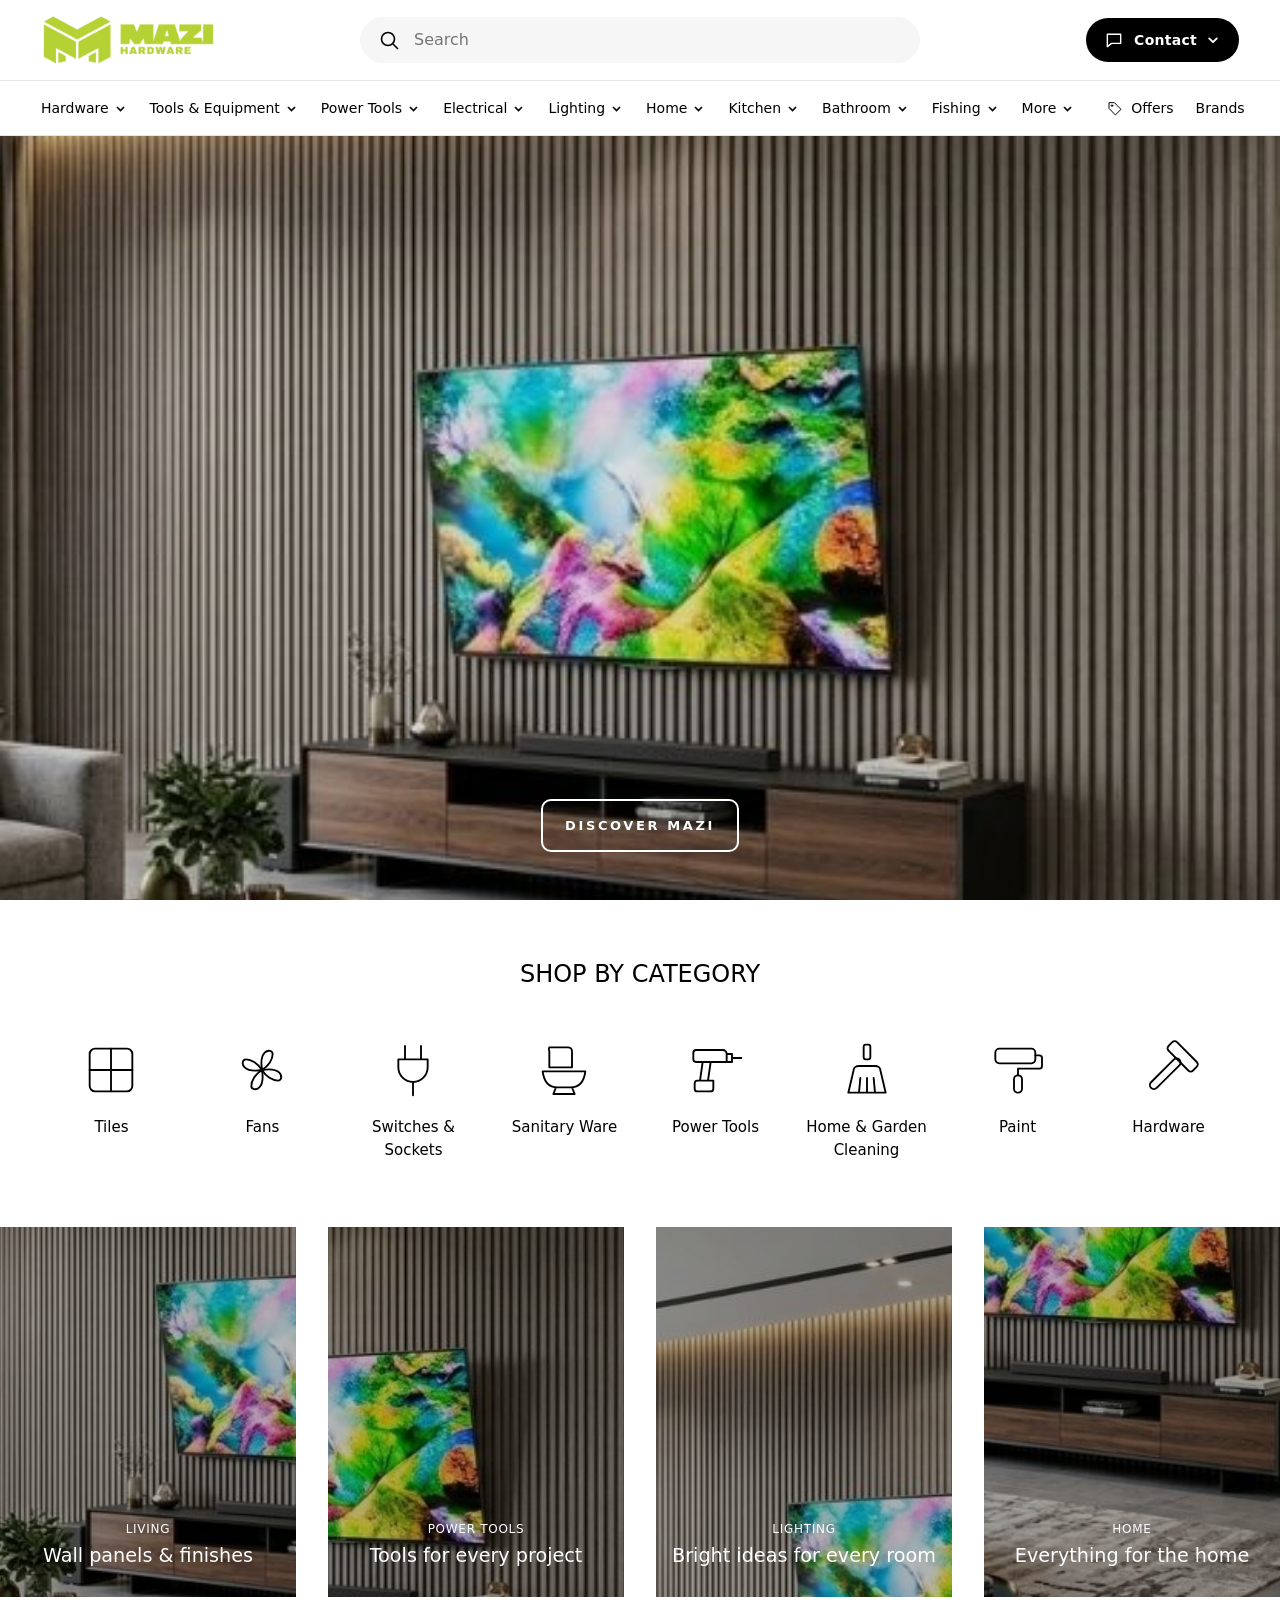
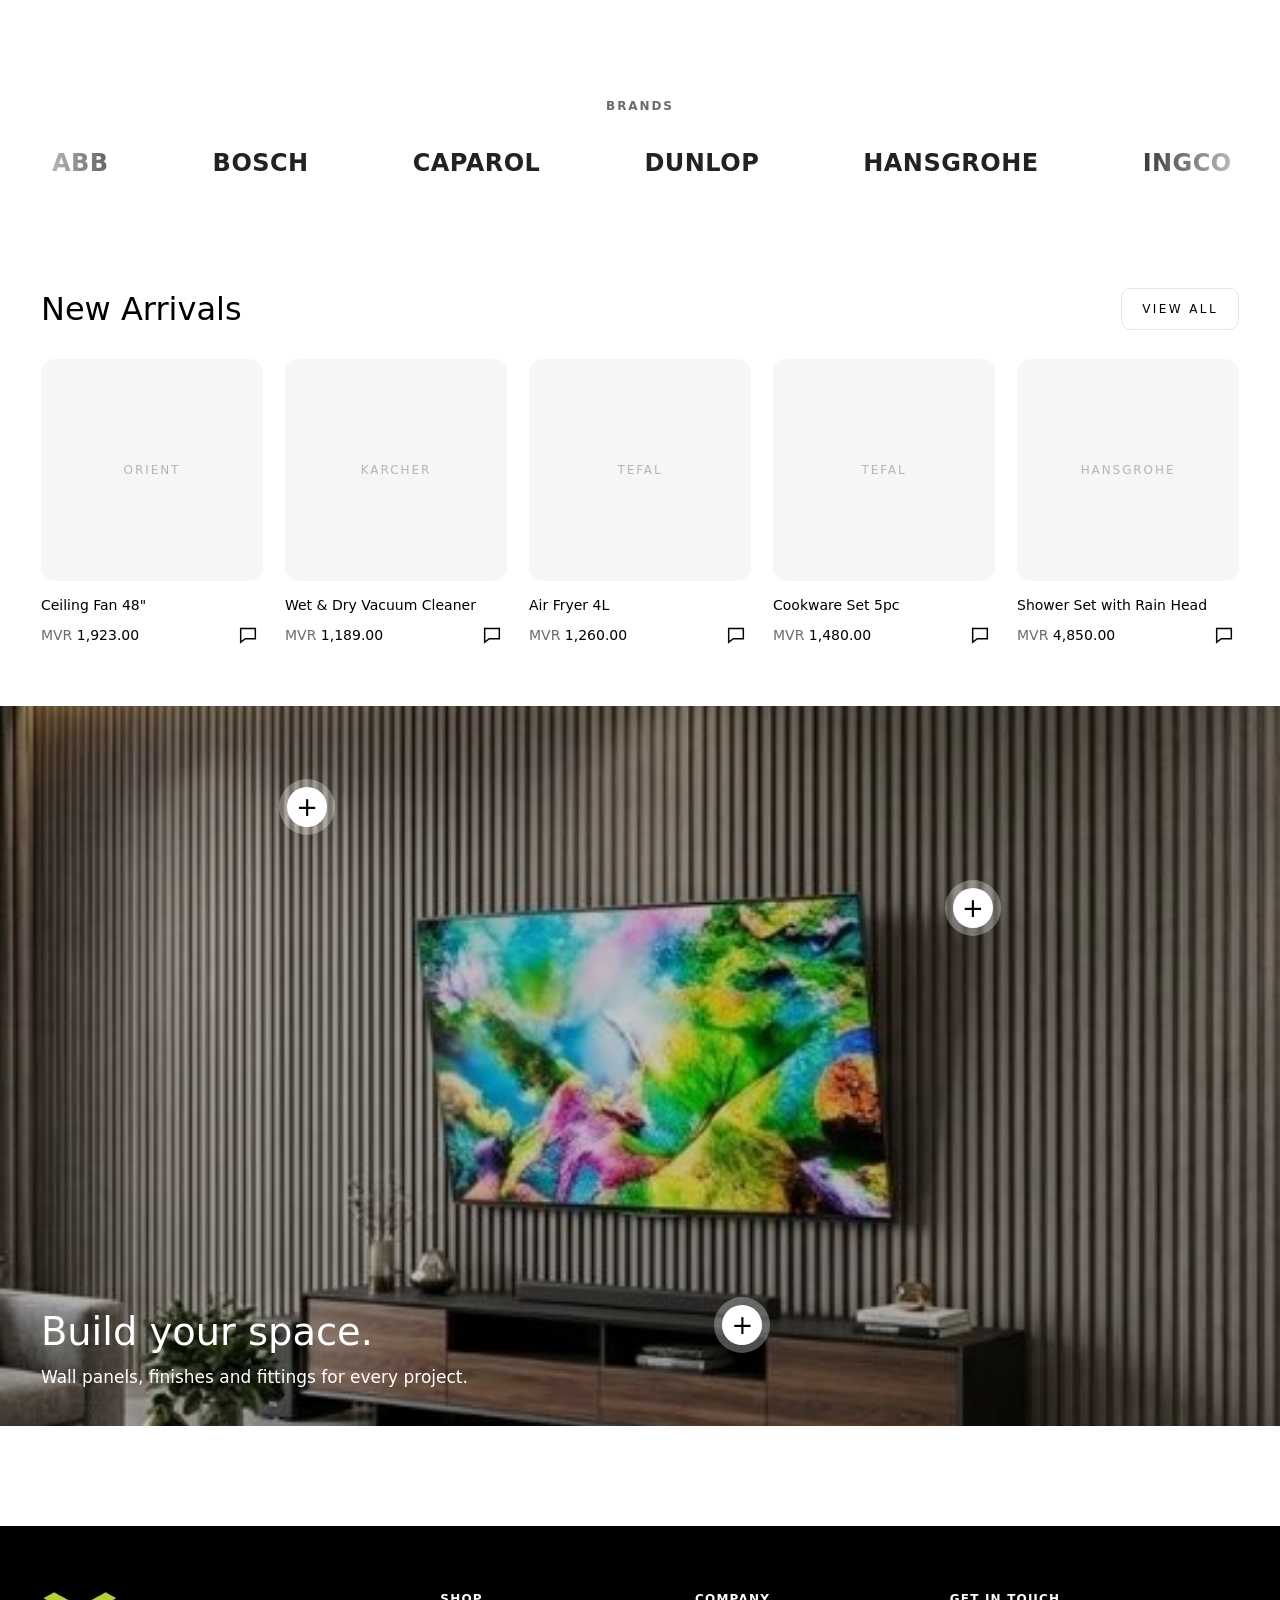
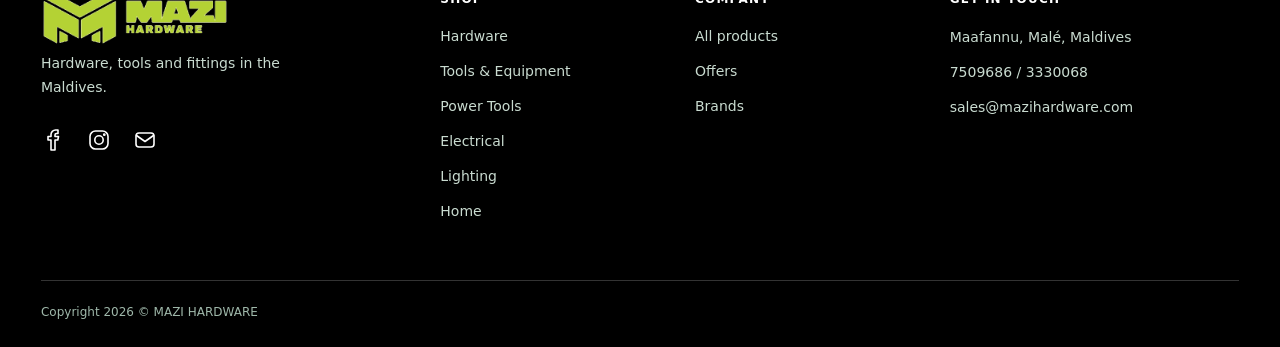
==== index.html @ 1eaff086 "Add files via upload" ====
<!DOCTYPE html>
<html lang="en"><head><meta charset="utf-8"><meta name="viewport" content="width=device-width, initial-scale=1">
<title>Mazi Hardware – Product Catalog</title>
<meta name="description" content="Browse tools, tiles, paint, electrical, lighting and bathroom fittings from Mazi Hardware, Maldives.">
<link rel="stylesheet" href="style.css"></head><body>
<header id="hd"><div class="wrap top">
  <button class="burger" id="bg" aria-label="Menu"><svg width="26" height="26" fill="none" stroke="currentColor" stroke-width="1.6"><path d="M3 6h20M3 13h20M3 20h20"/></svg></button>
  <a href="index.html" class="logo"><img src="img/logo.png" alt="Mazi Hardware"></a>
  <form class="sb" id="sf"><button aria-label="Search"><svg width="22" height="22" fill="none" stroke="#000" stroke-width="1.6"><circle cx="10" cy="10" r="6.5"/><path d="m15 15 5 5"/></svg></button><input id="q" placeholder="Search" autocomplete="off"></form>
  <div class="contact" id="ct"><button class="cbtn2" id="ctb" type="button" aria-haspopup="true" aria-expanded="false"><svg viewBox="0 0 24 24"><path d="M4 5h16v11H9l-5 4z"/></svg><span>Contact</span><svg class="chv" viewBox="0 0 11 11" fill="none" stroke="currentColor" stroke-width="1.6"><path d="m2 4 3.5 3.5L9 4"/></svg></button><div class="cmenu" id="cm"><a id="hwa" target="_blank" rel="noreferrer"><i class="ci wa"><svg viewBox="0 0 24 24"><path d="M12 3a9 9 0 0 0-7.7 13.6L3 21l4.5-1.2A9 9 0 1 0 12 3z"/><path d="M9 8.5c0 3.5 3 6.5 6.5 6.5l1-1.6-2-1-1 .8c-1-.4-2-1.4-2.4-2.4l.8-1-1-2z"/></svg></i><span><b>WhatsApp</b><small>Chat with us</small></span></a><a id="hvb"><i class="ci vb"><svg viewBox="0 0 24 24"><path d="M6 4h12a3 3 0 0 1 3 3v8a3 3 0 0 1-3 3h-5l-4 3.5V18H6a3 3 0 0 1-3-3V7a3 3 0 0 1 3-3z"/><path d="M9.5 8c0 3 2.5 5.5 5.5 5.5l.8-1.4-1.8-.9-.8.7c-.9-.4-1.7-1.2-2-2.1l.7-.8-.9-1.8zM14 6.8a3.2 3.2 0 0 1 3 3"/></svg></i><span><b>Viber</b><small>Chat with us</small></span></a></div></div></div>
  <nav class="main"><div class="wrap"><ul id="navlist"></ul><div class="r"><a href="index.html#new"><svg viewBox="0 0 24 24"><path d="M3 12V4h8l10 10-8 8z"/><circle cx="7.5" cy="8.5" r="1.2"/></svg>Offers</a><a href="index.html#brands">Brands</a></div></div></nav></header>
<div class="blur" id="blur"></div><div class="ov" id="ov"></div>
<aside class="dr" id="dr"><div class="dh">Menu<button id="dx" aria-label="Close">×</button></div><div class="db" id="dm"></div></aside>
<section class="vbanner first" id="video">
  <video autoplay muted loop playsinline preload="metadata" poster="img/hero.jpg"><source src="img/video.mp4" type="video/mp4"></video>
  <div class="vcta"><button class="vbtn" data-go="All">DISCOVER MAZI</button></div>
</section>
<main class="wrap"><section class="sec"><h2 class="ct">Shop by category</h2><div class="icons" id="icons"></div></section></main>
<div class="tiles" id="tiles"></div>
<main class="wrap"><div class="brands" id="brands"></div>
<section class="sec" id="new"><div class="sh"><h2>New Arrivals</h2><button class="btn" data-go="All">View all</button></div><div class="row" id="r1"></div></section></main>
<section class="hero low" id="top"><div id="hs"></div><div class="cp"><div class="wrap"><h1>Build your space.</h1><p>Wall panels, finishes and fittings for every project.</p></div></div></section>
<footer id="contact"><div class="wrap"><div class="fg"><div><img src="img/logo.png" alt="Mazi Hardware"><p style="margin-top:14px">Hardware, tools and fittings in the Maldives.</p></div>
<div><h4>Contact</h4><p>Message us on WhatsApp or Viber to order.</p><a class="l" id="wa" target="_blank" rel="noreferrer">WhatsApp</a><a class="l" id="vb">Viber</a></div>
<div><h4>Browse</h4><div id="fb"></div></div></div><div class="cpr">© 2026 Mazi Hardware. All rights reserved.</div></div></footer>
<script src="script.js"></script></body></html>
---- style.css ----
:root{--ink:#000;--mut:#6b6b6b;--line:#e6e6e6;--soft:#f6f6f6;box-sizing:border-box}
*{box-sizing:border-box}html{scroll-behavior:smooth;scroll-padding-top:120px}
body{margin:0;font:14px/1.5 "Manrope",system-ui,-apple-system,"Segoe UI",Roboto,Arial,sans-serif;color:var(--ink);background:#fff}
a{color:inherit;text-decoration:none}button{font:inherit;cursor:pointer;color:inherit}
.wrap{max-width:1440px;margin:0 auto;padding:0 20px}
header{position:sticky;top:0;z-index:50;background:#fff}
.top{display:flex;align-items:center;gap:20px;height:72px}
.logo img{height:50px;display:block}
.sb{flex:0 1 560px;margin:0 auto;display:flex;align-items:center;background:var(--soft);border-radius:30px;height:46px;padding:0 18px;gap:12px}
.sb input{flex:1;min-width:0;border:0;background:none;font:inherit;font-size:16px;outline:0}
.sb button{background:none;border:0;padding:0;display:flex}
.top .sp{width:140px}
.burger{display:none;background:none;border:0;padding:6px}
nav.main{border-top:1px solid var(--line);border-bottom:1px solid var(--line);background:#fff}
nav.main .wrap{display:flex;justify-content:space-between}
nav.main ul{list-style:none;margin:0;padding:0;display:flex}
nav.main li>a,nav.main .r a{display:flex;align-items:center;gap:6px;height:46px;padding-right:22px;font-size:14px}
nav.main li:hover>a{text-decoration:underline}
nav.main .r{display:flex}nav.main .r a{padding:0 0 0 22px}
.hero:before{content:"";position:absolute;inset:0;background:rgba(0,0,0,.22)}
.hero .cp{position:absolute;left:0;right:0;bottom:36px}
.hero h1{margin:0;font-size:clamp(28px,3vw,40px);font-weight:400}.hero p{margin:4px 0 0;font-size:17px}
.hs{position:absolute;transform:translate(-50%,-50%)}
.hs>button{width:40px;height:40px;border-radius:50%;border:0;background:#fff;font-size:26px;line-height:1;display:grid;place-items:center;box-shadow:0 0 0 8px rgba(255,255,255,.3)}
.hs .tip{position:absolute;left:50%;top:54px;transform:translateX(-50%);background:#fff;color:#000;width:210px;padding:12px 14px;display:none;z-index:3}
.hs.on .tip{display:block}.tip b{display:block;font-weight:600}.tip span{color:var(--mut);display:block;margin:2px 0 8px}
.tip a{display:inline-block;border:1px solid #000;padding:5px 12px;font-size:12px;letter-spacing:.08em}.tip a:hover{background:#000;color:#fff}
.sec{padding:56px 0 0}
.ct{text-align:center;font-size:24px;font-weight:400;text-transform:uppercase;margin:0 0 36px}
.icons{display:grid;grid-template-columns:repeat(8,1fr);gap:10px}
.ico{background:none;border:0;display:flex;flex-direction:column;align-items:center;gap:14px;padding:10px 4px;font-size:15px;text-align:center}.ico:hover span{text-decoration:underline}
.ico svg{width:64px;height:64px;fill:none;stroke:#000;stroke-width:1.5;stroke-linecap:round;stroke-linejoin:round}
.tiles{display:grid;grid-template-columns:repeat(4,1fr);gap:32px;margin:56px 0 0;padding:0;width:100%}
.tile:before{content:"";position:absolute;inset:0;background:rgba(0,0,0,.28)}.tile *{position:relative}
.tile small{font-size:12px;letter-spacing:.06em;text-transform:uppercase}.tile span{font-size:clamp(17px,1.5vw,24px);margin-top:4px}
.brands{display:flex;justify-content:space-between;align-items:center;gap:36px;overflow:auto;padding:46px 0 10px;scrollbar-width:none}
.brands button{flex:0 0 auto;background:none;border:0;font-size:22px;letter-spacing:.02em;text-transform:uppercase;font-weight:800}.brands button:hover{text-decoration:underline}
.sh{display:flex;justify-content:space-between;align-items:center;margin-bottom:26px}
.sh h2{margin:0;font-size:32px;font-weight:400}
.btn{display:inline-block;background:#fff;color:#000;border:1px solid var(--line);padding:11px 20px;font-size:12px;letter-spacing:.2em;text-transform:uppercase}.btn:hover{background:#000;color:#fff;border-color:#000}
.row{display:grid;grid-template-columns:repeat(5,1fr);gap:22px}
.pc{display:flex;flex-direction:column}
.pi{aspect-ratio:1;background:var(--soft);display:grid;place-items:center;color:#b5b5b5;font-size:12px;letter-spacing:.16em;text-transform:uppercase}
.pc h3{font-size:14px;font-weight:400;margin:14px 0 4px;flex:1}
.pf{display:flex;justify-content:space-between;align-items:center}
.pf .p{color:var(--mut)}.pf .p b{color:#000;font-weight:500}
.pf a{display:flex;padding:4px}.pf svg{width:22px;height:22px;fill:none;stroke:#000;stroke-width:1.6}
.chips{display:flex;gap:8px;flex-wrap:wrap;margin-bottom:24px}
.chip{border:1px solid #000;background:#fff;padding:7px 16px;font-size:13px}.chip.on,.chip:hover{background:#000;color:#fff}
.grid{display:grid;grid-template-columns:repeat(5,1fr);gap:30px 22px}
.empty{padding:30px 0;color:var(--mut)}
footer{margin-top:80px;background:#000;color:#cfcfcf;padding:48px 0 22px}
.fg{display:grid;grid-template-columns:1.4fr 1fr 1fr;gap:30px}
footer h4{color:#fff;margin:0 0 10px;font-weight:600;text-transform:uppercase;font-size:12px;letter-spacing:.12em}footer p{margin:0 0 6px}footer img{height:46px;background:none;padding:0}
footer button,footer a.l{display:block;background:none;border:0;color:#cfcfcf;padding:3px 0;text-align:left}footer button:hover,footer a.l:hover{color:#fff;text-decoration:underline}
.cpr{border-top:1px solid #333;margin-top:28px;padding-top:16px;font-size:12px}
.ov{position:fixed;inset:0;background:#0007;opacity:0;pointer-events:none;z-index:90}.ov.on{opacity:1;pointer-events:auto}
.dr{position:fixed;top:0;bottom:0;left:0;width:min(340px,88vw);background:#fff;z-index:100;transform:translateX(-105%);transition:transform .2s;display:flex;flex-direction:column}.dr.on{transform:none}
.dh{display:flex;justify-content:space-between;padding:16px 20px;border-bottom:1px solid var(--line);font-weight:600}.dh button{background:none;border:0;font-size:24px;line-height:1}
.db{overflow:auto;padding:6px 20px}.db button{display:block;width:100%;text-align:left;background:none;border:0;border-bottom:1px solid var(--line);padding:14px 0}
@media(max-width:1100px){.row,.grid{grid-template-columns:repeat(3,1fr)}.icons{grid-template-columns:repeat(4,1fr)}.tiles{grid-template-columns:repeat(2,1fr);gap:16px;margin:40px 0 0}.cols{grid-template-columns:repeat(2,1fr)}}
@media(max-width:820px){nav.main{display:none}.burger{display:block}.top{height:60px;flex-wrap:wrap;gap:10px}.logo img{height:38px}.top .sp{display:none}.sb{order:3;flex:1 0 100%;margin:0 0 10px;height:42px}.top{height:auto;padding-top:8px}.fg{grid-template-columns:1fr}.hero{height:70vh}.sh h2{font-size:24px}}
@media(max-width:520px){.row,.grid{grid-template-columns:repeat(2,1fr);gap:22px 12px}.icons{grid-template-columns:repeat(2,1fr)}.ico svg{width:52px;height:52px}.tiles{grid-template-columns:1fr 1fr}.tile span{font-size:15px}}
:root{--hero:url(img/hero.jpg)}
.hero{position:relative;height:calc(100vh - 119px);height:calc(100svh - 119px);min-height:520px;background:#444 var(--hero) center 50%/cover;color:#fff}
@media(max-width:820px){.hero{height:calc(100svh - 150px)}}
.tile{position:relative;aspect-ratio:.8;background:#333 var(--hero);background-size:260%;color:#fff;border:0;display:flex;flex-direction:column;justify-content:flex-end;align-items:center;padding:0 12px 26px;text-align:center}
header{box-shadow:none}
nav.main ul{margin-left:-12px}
nav.main li>a{padding:0 12px;transition:background .2s}
nav.main li>a svg{transition:transform .25s}
nav.main li.on>a{background:#f6f6f6;text-decoration:none}
nav.main li.on>a svg{transform:rotate(180deg)}
.mega{position:absolute;left:0;right:0;top:100%;background:#f6f6f6;padding:36px 0 22px;opacity:0;visibility:hidden;transform:translateY(-8px);transition:opacity .25s ease,transform .25s ease,visibility .25s;box-shadow:0 22px 30px -22px rgba(0,0,0,.35)}
nav.main li.on>.mega{opacity:1;visibility:visible;transform:none}
.mega .cols{display:grid;grid-template-columns:repeat(6,1fr);gap:0 28px;align-items:start}
.mega .g{margin-bottom:30px}
.mega h4{margin:0 0 14px;font-size:12px;font-weight:700;letter-spacing:.08em;text-transform:uppercase}
.mega .cols a{display:block;padding:4px 0;font-size:13px;color:#222;cursor:pointer;height:auto}.mega .cols a:hover{text-decoration:underline}
.blur{position:fixed;inset:0;z-index:40;background:rgba(255,255,255,.35);-webkit-backdrop-filter:blur(10px);backdrop-filter:blur(10px);opacity:0;visibility:hidden;transition:opacity .28s ease,visibility .28s}
body.mo .blur{opacity:1;visibility:visible}
.ico,.tile,.chip,.brands button{font-family:inherit}
.hs>button{color:#000}
.logo img{height:46px;width:auto}
nav.main li>a{white-space:nowrap}
.mega .cards{grid-column:5/7;grid-row:1;display:grid;grid-template-columns:1fr 1fr;gap:28px}
.mega .cols a.mc{display:flex;align-items:flex-end;aspect-ratio:.68;padding:0;border-radius:12px;background:#444 var(--hero);background-size:420%;position:relative;overflow:hidden;color:#fff;font-size:15px;font-weight:700}
.mega .cols a.mc:before{content:"";position:absolute;inset:0;background:rgba(0,0,0,.3)}
.mega .cols a.mc span{position:relative;padding:14px 14px}.mega .cols a.mc:hover{text-decoration:none}
/* Rounded corners (same curve as the file cards / Download button) */
:root{--r-box:14px;--r-btn:10px}
.pi,.tip,.mega .cols a.mc{border-radius:var(--r-box)}
.tile{border-radius:0;overflow:hidden}
.btn,.chip,.tip a{border-radius:var(--r-btn)}
.hs>button{border-radius:50%}
.mega{border-radius:0 0 var(--r-box) var(--r-box)}
.dr{border-radius:0 var(--r-box) var(--r-box) 0}
.footer img,footer img{border-radius:0}
/* Two-row header: logo | search | contact icons, then the menu row */
.top .sb{flex:0 1 560px;margin:0 auto}
.logo{flex:1 1 0}
.contact{flex:1 1 0;display:flex;justify-content:flex-end;align-items:center;gap:26px}
.cbtn{display:grid;place-items:center;padding:4px;color:#000;transition:opacity .2s,transform .2s}
.cbtn svg{width:26px;height:26px;fill:none;stroke:currentColor;stroke-width:1.5;stroke-linecap:round;stroke-linejoin:round}
.cbtn:hover{opacity:.6;transform:translateY(-1px)}
/* Contact button -> dropdown with WhatsApp / Viber */
.contact{position:relative}
.cbtn2{display:inline-flex;align-items:center;gap:10px;height:44px;padding:0 20px 0 18px;border:0;border-radius:30px;background:#000;color:#fff;font-size:14px;font-weight:600;letter-spacing:.02em;transition:background .2s}
.cbtn2:hover,.contact.open .cbtn2{background:#2a2a2a}
.cbtn2 svg{width:20px;height:20px;fill:none;stroke:currentColor;stroke-width:1.7;stroke-linecap:round;stroke-linejoin:round}
.cbtn2 .chv{width:12px;height:12px;transition:transform .25s}
.contact.open .cbtn2 .chv{transform:rotate(180deg)}
.cmenu{position:absolute;right:0;top:calc(100% + 12px);width:270px;background:#fff;border-radius:var(--r-box);padding:8px;z-index:70;box-shadow:0 0 0 1px var(--line),0 22px 44px -14px rgba(0,0,0,.28);opacity:0;visibility:hidden;transform:translateY(-6px);transition:opacity .2s ease,transform .2s ease,visibility .2s}
.contact.open .cmenu,.contact:hover .cmenu,.contact:has(.cbtn2:focus-visible) .cmenu{opacity:1;visibility:visible;transform:none}
/* only the button + menu react to the cursor (not the empty space around them) */
.contact{pointer-events:none}.cbtn2,.cmenu{pointer-events:auto}
.cmenu:before{content:"";position:absolute;left:0;right:0;top:-14px;height:14px}
.contact:hover .cbtn2{background:#2a2a2a}.contact:hover .cbtn2 .chv{transform:rotate(180deg)}
.cmenu a{display:flex;align-items:center;gap:14px;padding:11px 12px;border-radius:10px;transition:background .15s}
.cmenu a:hover{background:var(--soft)}
.cmenu b{display:block;font-size:14px;font-weight:600;line-height:1.3}
.cmenu small{display:block;font-size:12px;color:var(--mut);line-height:1.3}
.ci{flex:none;width:42px;height:42px;border-radius:50%;display:grid;place-items:center}
.ci.wa{background:#25d366}.ci.vb{background:#7360f2}
.ci svg{width:22px;height:22px;fill:none;stroke:#fff;stroke-width:1.6;stroke-linecap:round;stroke-linejoin:round}
@media(max-width:520px){.cbtn2 span{display:none}.cbtn2{padding:0 14px;gap:6px}.cmenu{width:250px}}
/* brand-colour accent line on top of the header (like Sonee's red line) */
.hero{height:calc(100vh - 136px);height:calc(100svh - 136px)}
/* taller header (desktop) */
@media(min-width:821px){
  .top{height:80px}
  .logo img{height:52px}
  nav.main li>a,nav.main .r a{height:54px}
}
/* menu row: bigger links, Offers + Brands on the right */
nav.main li>a,nav.main .r a{font-size:15px}
nav.main .r a{gap:8px}
nav.main .r svg{width:16px;height:16px;fill:none;stroke:currentColor;stroke-width:1.5;stroke-linecap:round;stroke-linejoin:round}
nav.main .r a:hover{text-decoration:underline}
@media(max-width:1280px){nav.main li>a,nav.main .r a{font-size:14px}}
@media(max-width:1180px){nav.main .r{display:none}}
@media(max-width:820px){.logo{flex:1}.contact{flex:0 0 auto;gap:14px}.cbtn svg{width:24px;height:24px}.hero{height:calc(100svh - 156px)}}
/* Compact mega menu: only the content area is "hoverable", so it closes as soon as the cursor leaves it */
.mega{padding:0;pointer-events:none}
.mega:before{content:"";position:absolute;left:0;right:0;top:0;height:16px;pointer-events:auto}
.mega .wrap{pointer-events:none}
.mega .cols{display:flex;flex-wrap:wrap;align-items:flex-start;gap:0 56px;width:fit-content;max-width:100%;padding:28px 0 8px;pointer-events:auto}
.mega .g{margin-bottom:20px}
.mega .cards{display:grid;grid-template-columns:repeat(2,150px);grid-column:auto;grid-row:auto;gap:20px}
.ls.two{columns:2;column-gap:40px}
.mega .cols a{break-inside:avoid;white-space:nowrap}
/* Category / catalog page */
.page{padding-top:32px;min-height:60vh}
.crumb{color:var(--mut);font-size:13px;margin-bottom:12px}.crumb a:hover{text-decoration:underline}
.sh h1{margin:0;font-size:32px;font-weight:400}
@media(max-width:820px){.sh h1{font-size:24px}}
/* Full-width video banner (below New Arrivals) */
.vbanner{position:relative;margin-top:56px;height:min(80vh,780px);min-height:360px;background:#444;overflow:hidden;color:#fff}
.vbanner video{position:absolute;inset:0;width:100%;height:100%;object-fit:cover;display:block}
.vbanner:before{content:"";position:absolute;inset:0;background:rgba(0,0,0,.12);z-index:1;pointer-events:none}
.vcta{position:absolute;left:0;right:0;bottom:48px;display:flex;justify-content:center;z-index:2}
.vbtn{background:transparent;color:#fff;border:2px solid #fff;border-radius:var(--r-btn);padding:15px 22px;font-size:13px;font-weight:700;letter-spacing:.2em;text-transform:uppercase;transition:background .2s,color .2s}
.vbtn:hover{background:#fff;color:#000}
@media(max-width:820px){.vbanner{height:56vh;margin-top:40px}.vcta{bottom:28px}}
/* Wider layout: much smaller side margins (header, menu, hero text, sections) */
.wrap{max-width:2200px;padding:0 clamp(20px,3.2vw,72px)} /* fluid: fills the screen, side margin scales with screen size */
@media(max-width:820px){.wrap{padding:0 16px}}

/* Flat category icons: plain black line icons, no tile, no hover/click effects */
.ico{cursor:default}
.ico svg{width:64px;height:64px;stroke-width:1.4;transition:none}
.ico:hover svg{transform:none}
.ico:hover span{text-decoration:none}
.ico:active,.ico:focus{outline:0}

/* Footer logo: no white box */
footer img,.footer img{background:transparent!important;padding:0!important;border-radius:0!important;box-shadow:none!important}

/* Bigger footer */
footer{padding:76px 0 30px;margin-top:100px}
.fg{gap:48px}
footer img{height:68px!important}
footer p{font-size:15px;line-height:1.6;margin:0 0 10px}
footer h4{font-size:13px;margin:0 0 16px}
footer a.l,footer button{font-size:15px;padding:5px 0}
footer .loc{display:flex;align-items:center;gap:10px;color:#fff}
footer .loc svg{width:20px;height:20px;flex:none}
.cpr{margin-top:44px;padding-top:20px;font-size:13px}

/* Category page: dark banner + pills + filter sidebar + product grid */
.phero{background:#212121;color:#fff;height:360px;display:flex;align-items:center}
.phero h1{margin:0;font-size:clamp(30px,3vw,44px);font-weight:400;letter-spacing:-.01em}
.page{padding-top:24px}
.pills{display:flex;gap:12px;flex-wrap:wrap;margin:8px 0 44px}
.pill{display:inline-flex;align-items:center;height:44px;padding:0 20px;border:1px solid #2b2b2b;border-radius:999px;background:#fff;color:#000;font-size:14px;font-weight:600}
.pill.on{background:#000;color:#fff;border-color:#000}
.pill:hover:not(.on){background:var(--soft)}
.shop{display:grid;grid-template-columns:256px 1fr;gap:32px}
.flt{font-size:13px}
.fb2{border-bottom:1px solid var(--line);padding:18px 0}
.fh{display:flex;justify-content:space-between;align-items:center;width:100%;background:none;border:0;padding:0;font-size:12px;color:#222}
.fh svg{width:14px;height:14px;transition:transform .2s;transform:rotate(180deg)}
.fb2:not(.open) .fh svg{transform:none}
.fbody{display:grid;gap:14px;padding-top:18px}
.fb2:not(.open) .fbody{display:none}
.ck{display:flex;align-items:center;gap:10px;cursor:pointer;font-size:13px}
.ck input{appearance:none;-webkit-appearance:none;width:16px;height:16px;margin:0;border:1px solid #bdbdbd;border-radius:3px;display:grid;place-items:center;flex:none;background:#fff}
.ck input:checked{background:#000;border-color:#000}
.ck input:checked::after{content:"";width:8px;height:4px;border-left:2px solid #fff;border-bottom:2px solid #fff;transform:rotate(-45deg) translate(1px,-1px)}
.bar{display:flex;justify-content:space-between;align-items:center;margin-bottom:26px}
.bar #cn{font-size:17px}
.bar select{font:inherit;font-size:16px;min-width:250px;padding:12px 16px;border:1px solid var(--line);border-radius:4px;background:#fff;cursor:pointer}
.shop .grid{grid-template-columns:repeat(4,1fr);gap:34px 28px}
@media(max-width:1100px){.shop .grid{grid-template-columns:repeat(3,1fr)}}
@media(max-width:820px){.phero{height:200px}.shop{grid-template-columns:1fr}.flt{display:flex;gap:24px;flex-wrap:wrap}.flt .fb2{flex:1 1 200px}.bar select{min-width:0}.pills{margin-bottom:28px;flex-wrap:nowrap;overflow:auto;scrollbar-width:none}.pill{flex:none}}
@media(max-width:520px){.shop .grid{grid-template-columns:repeat(2,1fr);gap:24px 12px}}

footer .cinfo{margin:0 0 10px}
footer .cinfo a.loc{display:flex;align-items:center;gap:10px;color:#fff;padding:5px 0;font-size:15px}
footer .cinfo a.loc:hover{text-decoration:underline}
footer .cinfo svg{width:20px;height:20px;flex:none}

/* Footer: dark green, column layout */
footer{margin-top:100px;padding:64px 0 26px;color:#cfcfcf;background:#000}
.fg2{display:grid;grid-template-columns:1.7fr 1fr 1fr 1.4fr;gap:48px}
footer img{height:56px!important;width:auto}
footer p{font-size:14px;line-height:1.7;margin:16px 0 0;color:#c9dbd0}
footer h4{color:#fff;margin:0 0 18px;font-size:12px;font-weight:700;letter-spacing:.1em;text-transform:uppercase}
footer .fg2 p{margin:0 0 12px}
footer a.l,footer #fb button{display:block;background:none;border:0;padding:0;margin:0 0 14px;font-size:14px;color:#c9dbd0;text-align:left}
footer a.l:hover,footer #fb button:hover{color:#fff;text-decoration:none}
.fc0 p{margin:18px 0 0;max-width:300px}
.soc{display:flex;gap:22px;margin-top:28px}
.soc a{display:grid;place-items:center;border:0;border-radius:0;background:none;color:#fff;transition:opacity .2s}
.soc a:hover{background:none;opacity:.6}
.soc svg{width:24px;height:24px}
footer .cpr{border-top:1px solid #333;margin-top:44px;padding-top:22px;font-size:12px;color:#9fb8aa}
@media(max-width:900px){.fg2{grid-template-columns:1fr 1fr;gap:36px}.fc0{grid-column:1/-1}}
@media(max-width:520px){.fg2{grid-template-columns:1fr}}

/* Brands: full-width slide-left marquee (seamless loop) */
body{overflow-x:clip}
.brands{display:block;width:100vw;margin:56px calc(50% - 50vw) 0;padding:44px 0 48px;background:none;overflow:hidden;gap:0}
.bh{text-align:center;font-size:12px;font-weight:700;letter-spacing:.16em;text-transform:uppercase;color:#6b6b6b;margin-bottom:30px}
.bm{overflow:hidden;-webkit-mask-image:linear-gradient(90deg,transparent,#000 12%,#000 88%,transparent);mask-image:linear-gradient(90deg,transparent,#000 12%,#000 88%,transparent)}
.bt{display:flex;align-items:center;width:max-content;animation:bscroll 45s linear infinite;will-change:transform}
.bm:hover .bt{animation-play-state:paused}
.bt button{flex:none;padding:0 52px;background:none;border:0;font-size:24px;font-weight:800;letter-spacing:.02em;text-transform:uppercase;color:#222;white-space:nowrap}
.bt button:hover{text-decoration:none;color:#000}
@keyframes bscroll{from{transform:translateX(0)}to{transform:translateX(-50%)}}
@media(max-width:820px){.bt button{font-size:19px;padding:0 34px}.bt{animation-duration:32s}}
@media(prefers-reduced-motion:reduce){.bt{animation:none}.bm{overflow-x:auto}}

/* Swapped: video is the top hero, image banner sits below New Arrivals */
.vbanner.first{margin-top:0;height:calc(100vh - 136px);height:calc(100svh - 136px);min-height:520px}
.hero.low{margin-top:56px;height:min(80vh,780px);min-height:360px}
@media(max-width:820px){.vbanner.first{height:calc(100svh - 156px)}.hero.low{height:56vh;margin-top:40px}}

/* Mega menu: square corners */
.mega{border-radius:0!important}
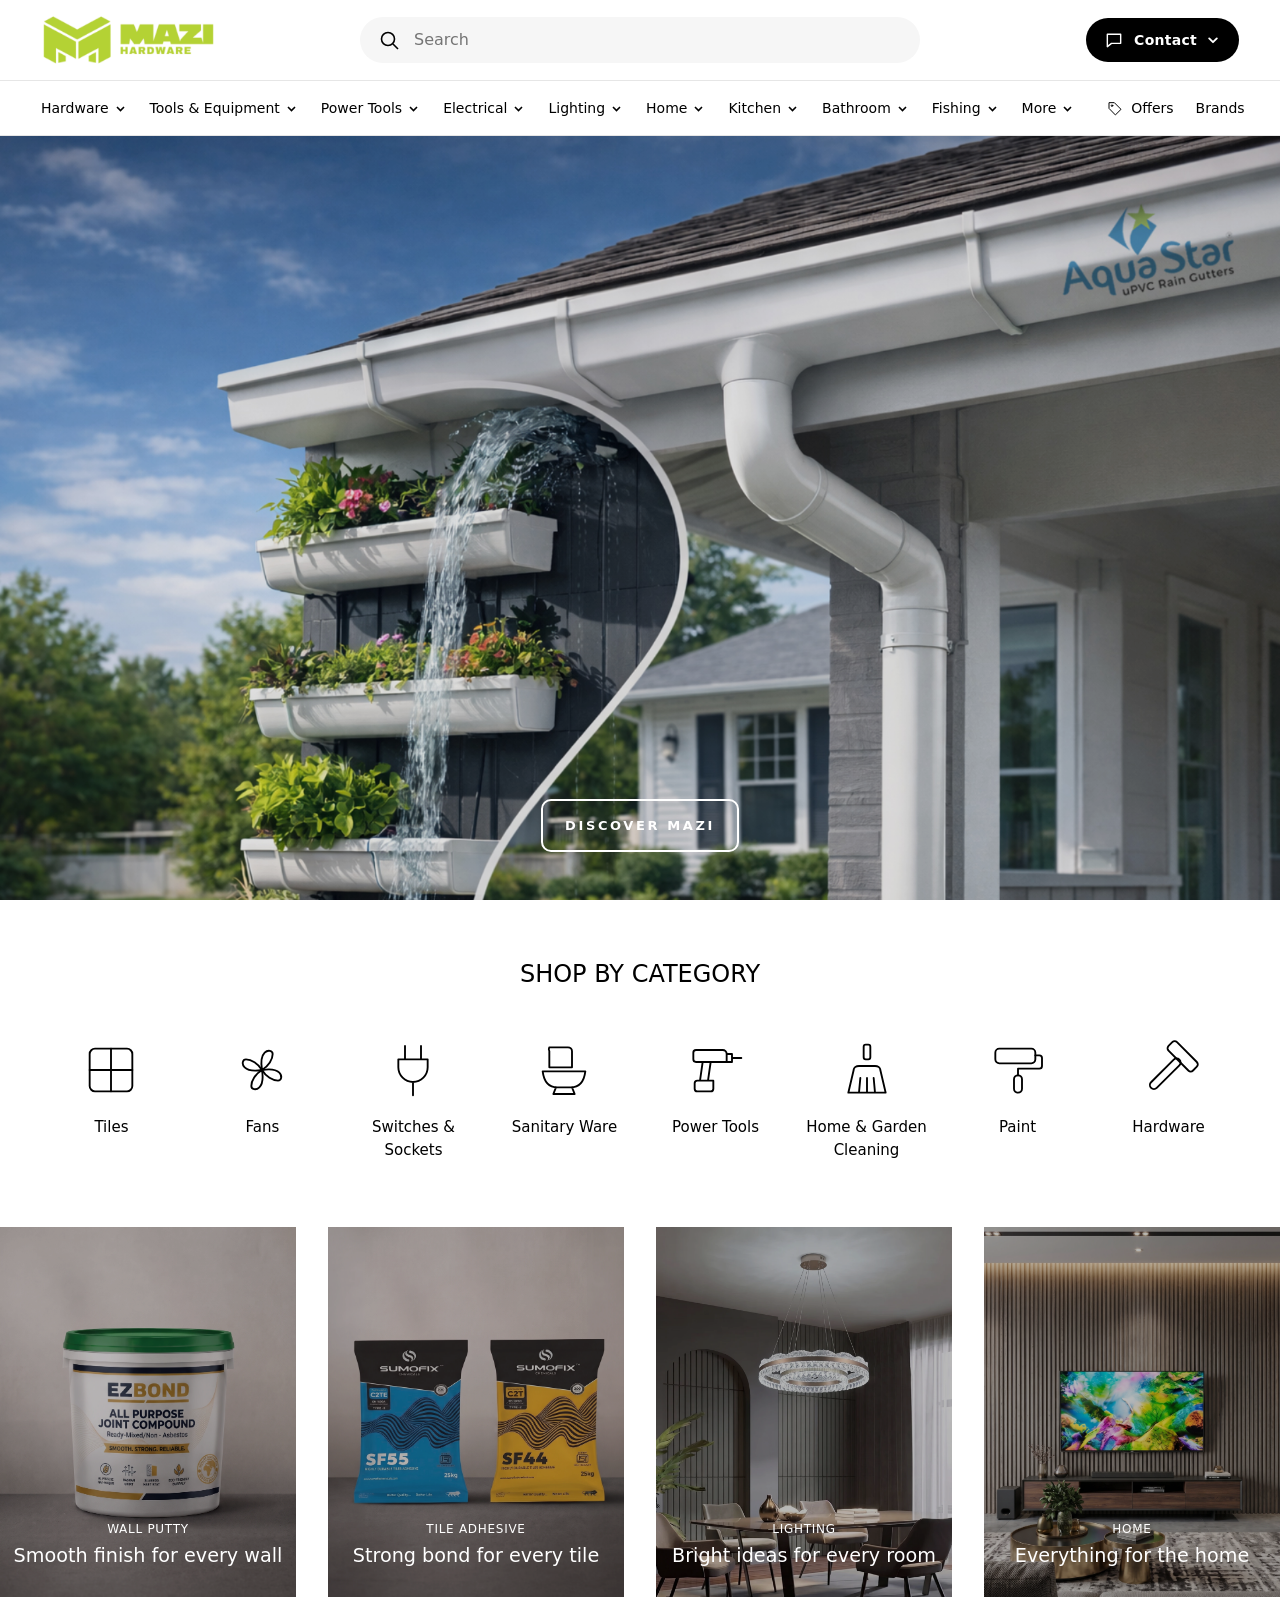
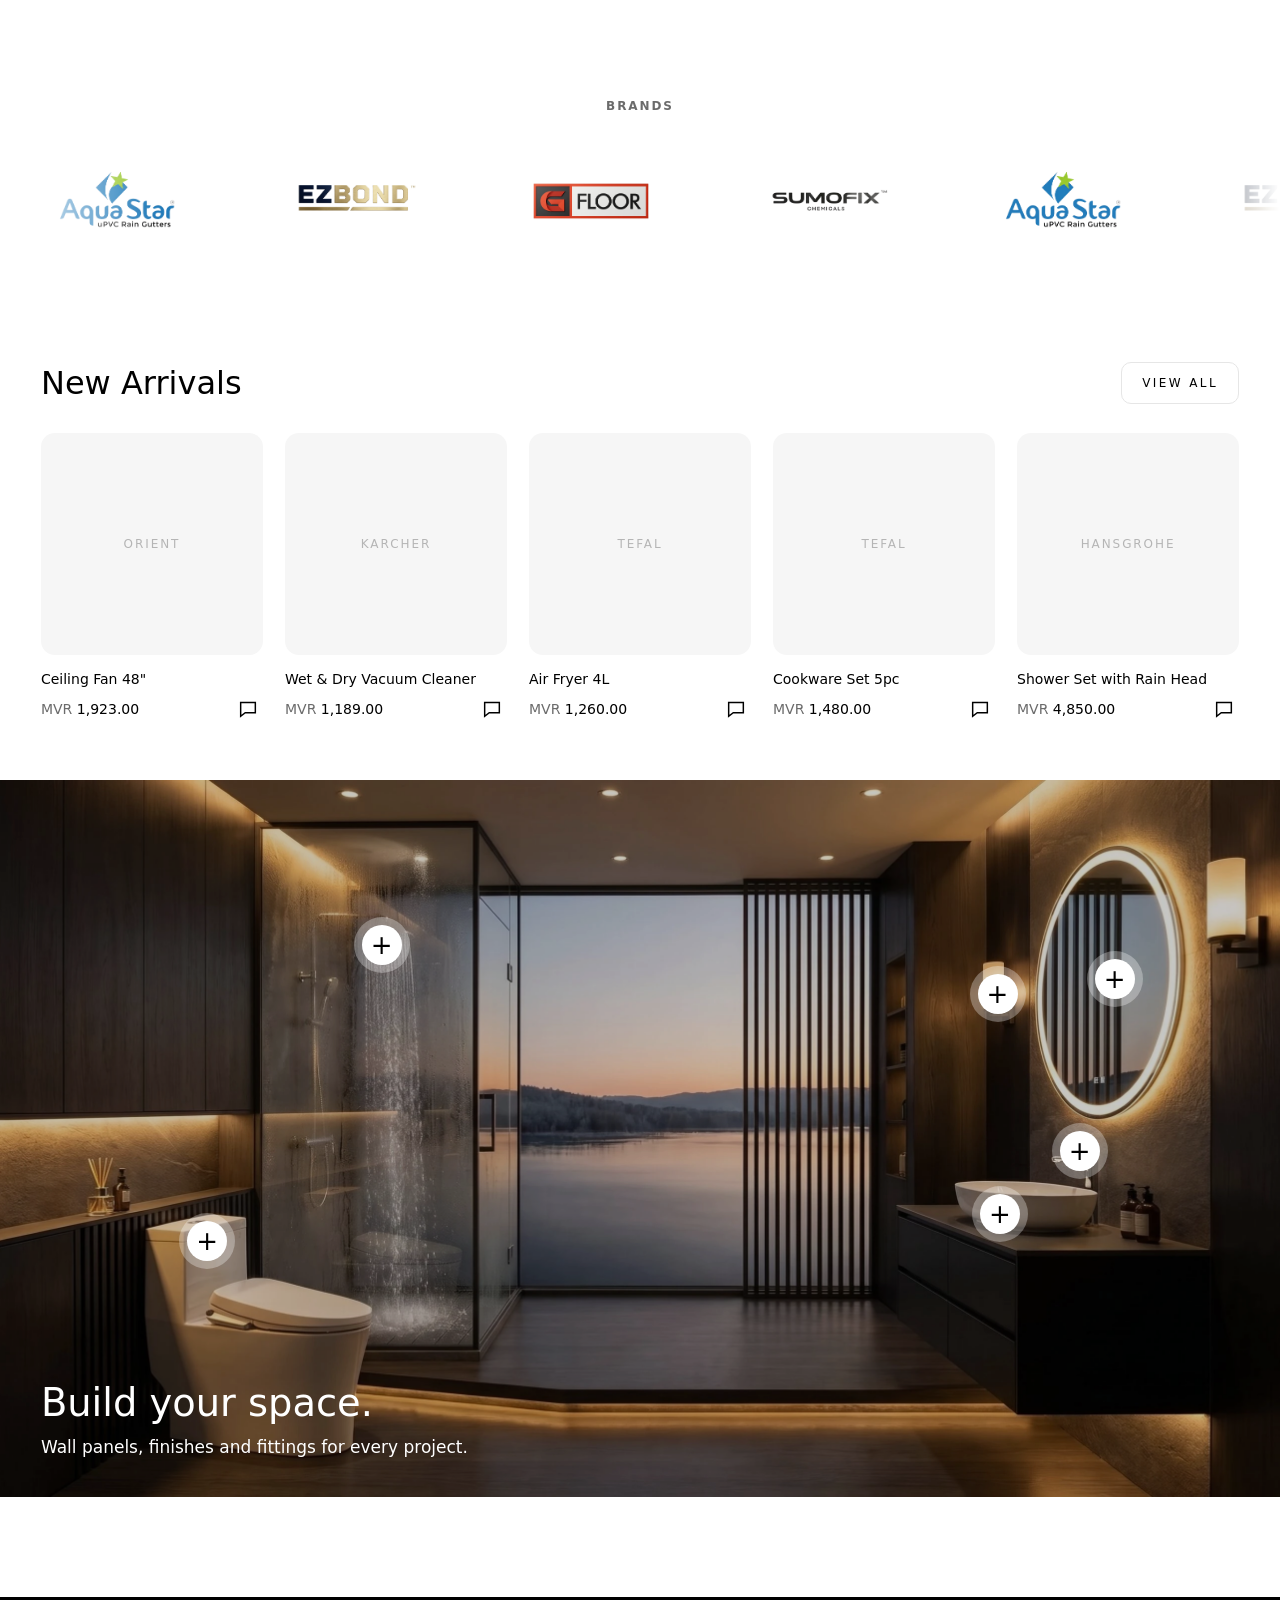
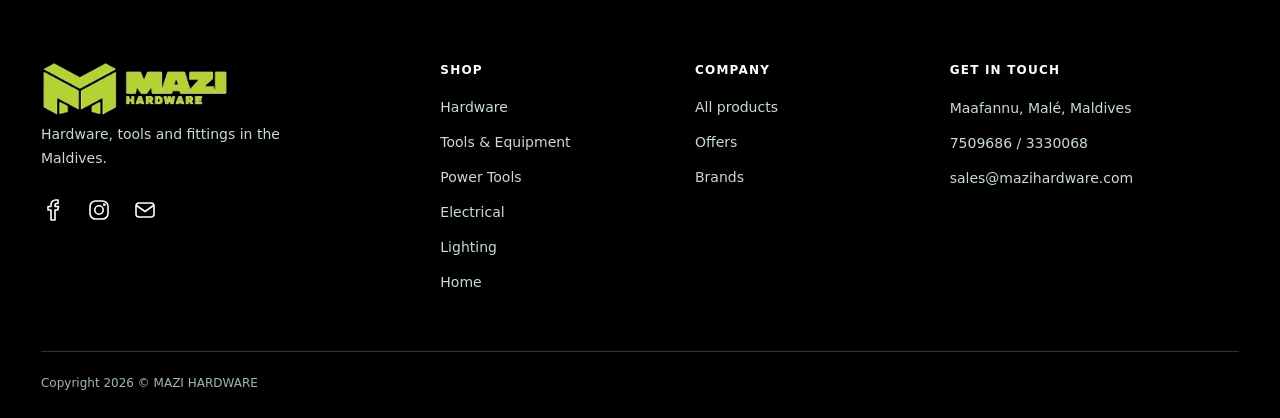
==== commit 6db7e103: "Add files via upload" ====
--- a/index.html
+++ b/index.html
@@ -12,7 +12,7 @@
 <div class="blur" id="blur"></div><div class="ov" id="ov"></div>
 <aside class="dr" id="dr"><div class="dh">Menu<button id="dx" aria-label="Close">×</button></div><div class="db" id="dm"></div></aside>
 <section class="vbanner first" id="video">
-  <video autoplay muted loop playsinline preload="metadata" poster="img/hero.jpg"><source src="img/video.mp4" type="video/mp4"></video>
+  <video autoplay muted loop playsinline preload="metadata" poster="img/hero.png"><source src="img/video.mp4" type="video/mp4"></video>
   <div class="vcta"><button class="vbtn" data-go="All">DISCOVER MAZI</button></div>
 </section>
 <main class="wrap"><section class="sec"><h2 class="ct">Shop by category</h2><div class="icons" id="icons"></div></section></main>
--- a/style.css
+++ b/style.css
@@ -61,7 +61,7 @@
 @media(max-width:1100px){.row,.grid{grid-template-columns:repeat(3,1fr)}.icons{grid-template-columns:repeat(4,1fr)}.tiles{grid-template-columns:repeat(2,1fr);gap:16px;margin:40px 0 0}.cols{grid-template-columns:repeat(2,1fr)}}
 @media(max-width:820px){nav.main{display:none}.burger{display:block}.top{height:60px;flex-wrap:wrap;gap:10px}.logo img{height:38px}.top .sp{display:none}.sb{order:3;flex:1 0 100%;margin:0 0 10px;height:42px}.top{height:auto;padding-top:8px}.fg{grid-template-columns:1fr}.hero{height:70vh}.sh h2{font-size:24px}}
 @media(max-width:520px){.row,.grid{grid-template-columns:repeat(2,1fr);gap:22px 12px}.icons{grid-template-columns:repeat(2,1fr)}.ico svg{width:52px;height:52px}.tiles{grid-template-columns:1fr 1fr}.tile span{font-size:15px}}
-:root{--hero:url(img/hero.jpg)}
+:root{--hero:url(img/2_hero.webp)}
 .hero{position:relative;height:calc(100vh - 119px);height:calc(100svh - 119px);min-height:520px;background:#444 var(--hero) center 50%/cover;color:#fff}
 @media(max-width:820px){.hero{height:calc(100svh - 150px)}}
 .tile{position:relative;aspect-ratio:.8;background:#333 var(--hero);background-size:260%;color:#fff;border:0;display:flex;flex-direction:column;justify-content:flex-end;align-items:center;padding:0 12px 26px;text-align:center}
@@ -253,8 +253,19 @@
 
 /* Swapped: video is the top hero, image banner sits below New Arrivals */
 .vbanner.first{margin-top:0;height:calc(100vh - 136px);height:calc(100svh - 136px);min-height:520px}
-.hero.low{margin-top:56px;height:min(80vh,780px);min-height:360px}
+.hero.low{margin-top:56px;height:min(56vw,85vh,860px);min-height:360px}
 @media(max-width:820px){.vbanner.first{height:calc(100svh - 156px)}.hero.low{height:56vh;margin-top:40px}}
 
 /* Mega menu: square corners */
 .mega{border-radius:0!important}
+
+/* brand logos in the slider */
+.bt button img{display:block;height:110px;width:auto;max-width:none}
+@media(max-width:820px){.bt button img{height:76px}}
+
+/* Viber icon */
+.vi{flex:none;width:42px;height:42px;border-radius:50%;display:block;object-fit:cover}
+.cbtn .vi{width:30px;height:30px}
+
+/* hero hotspots above hero text */
+.hs{z-index:2}.tip b+a{margin-top:8px}
